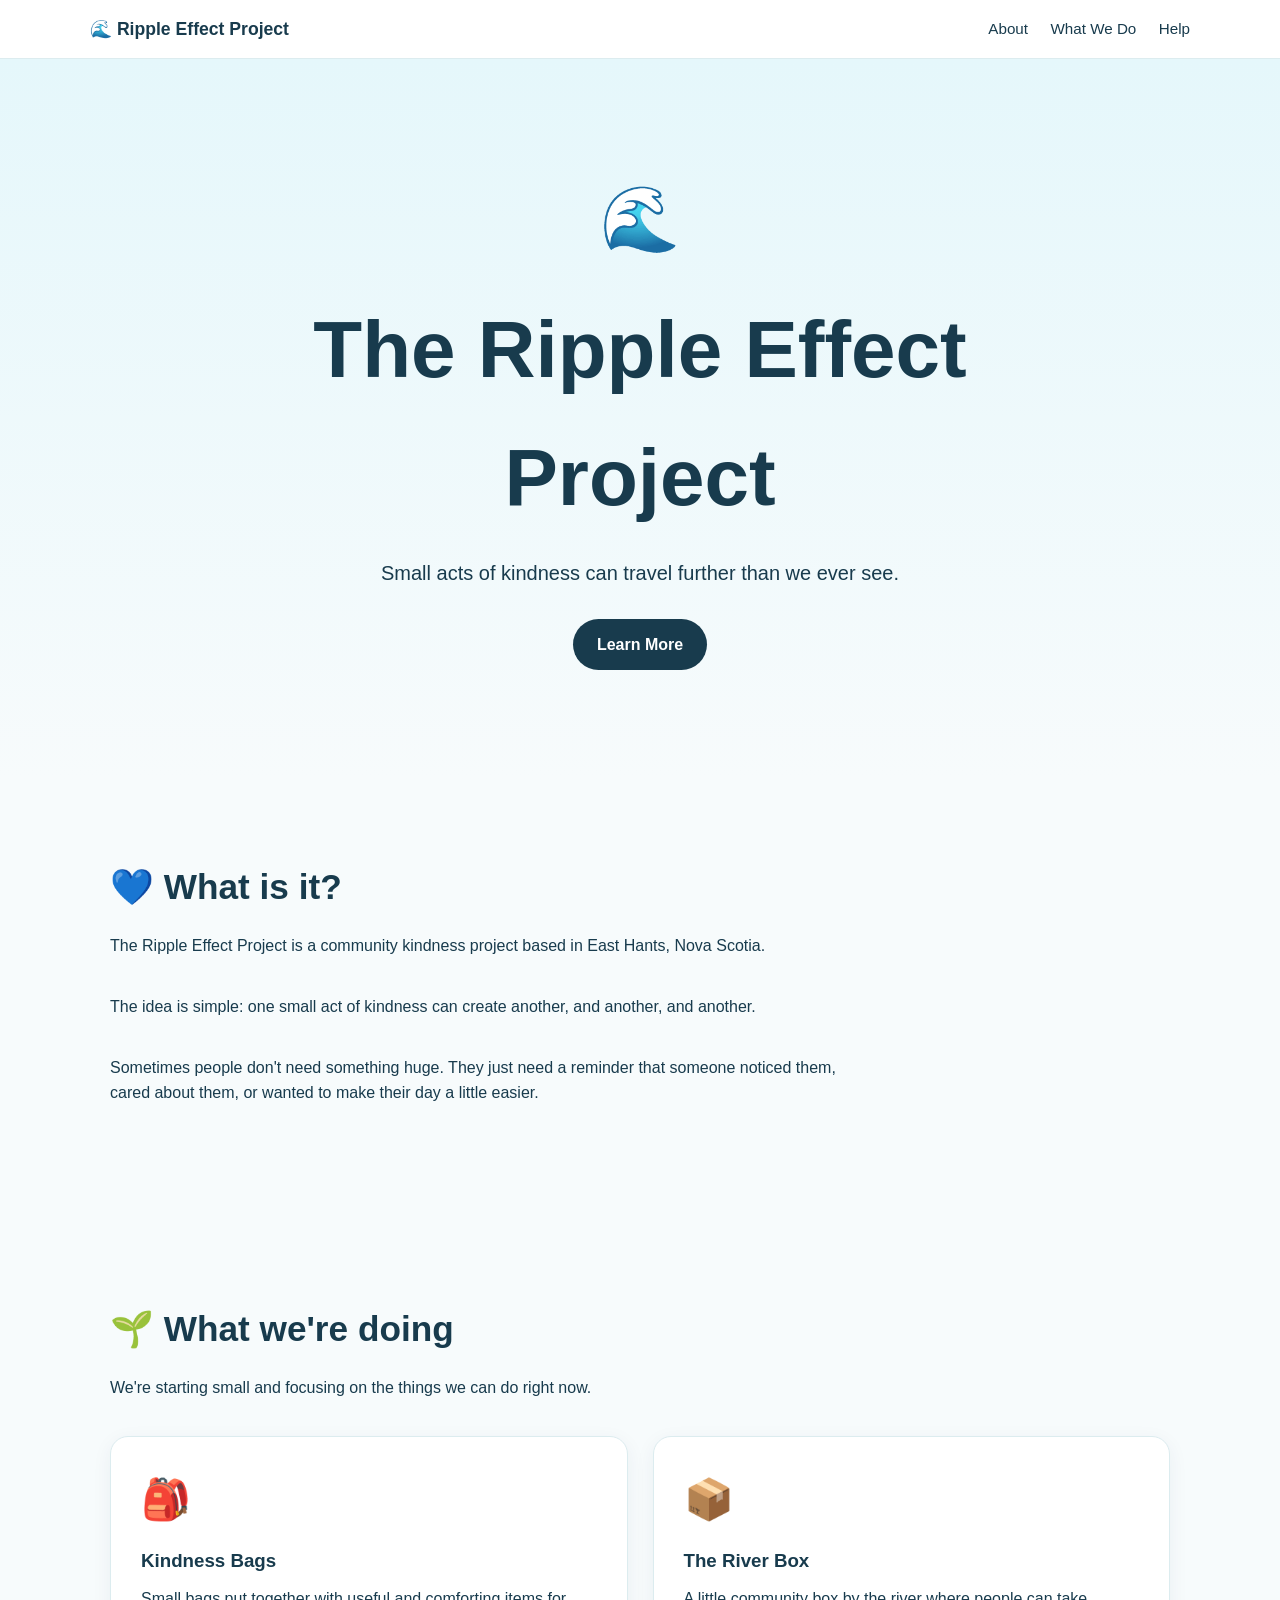
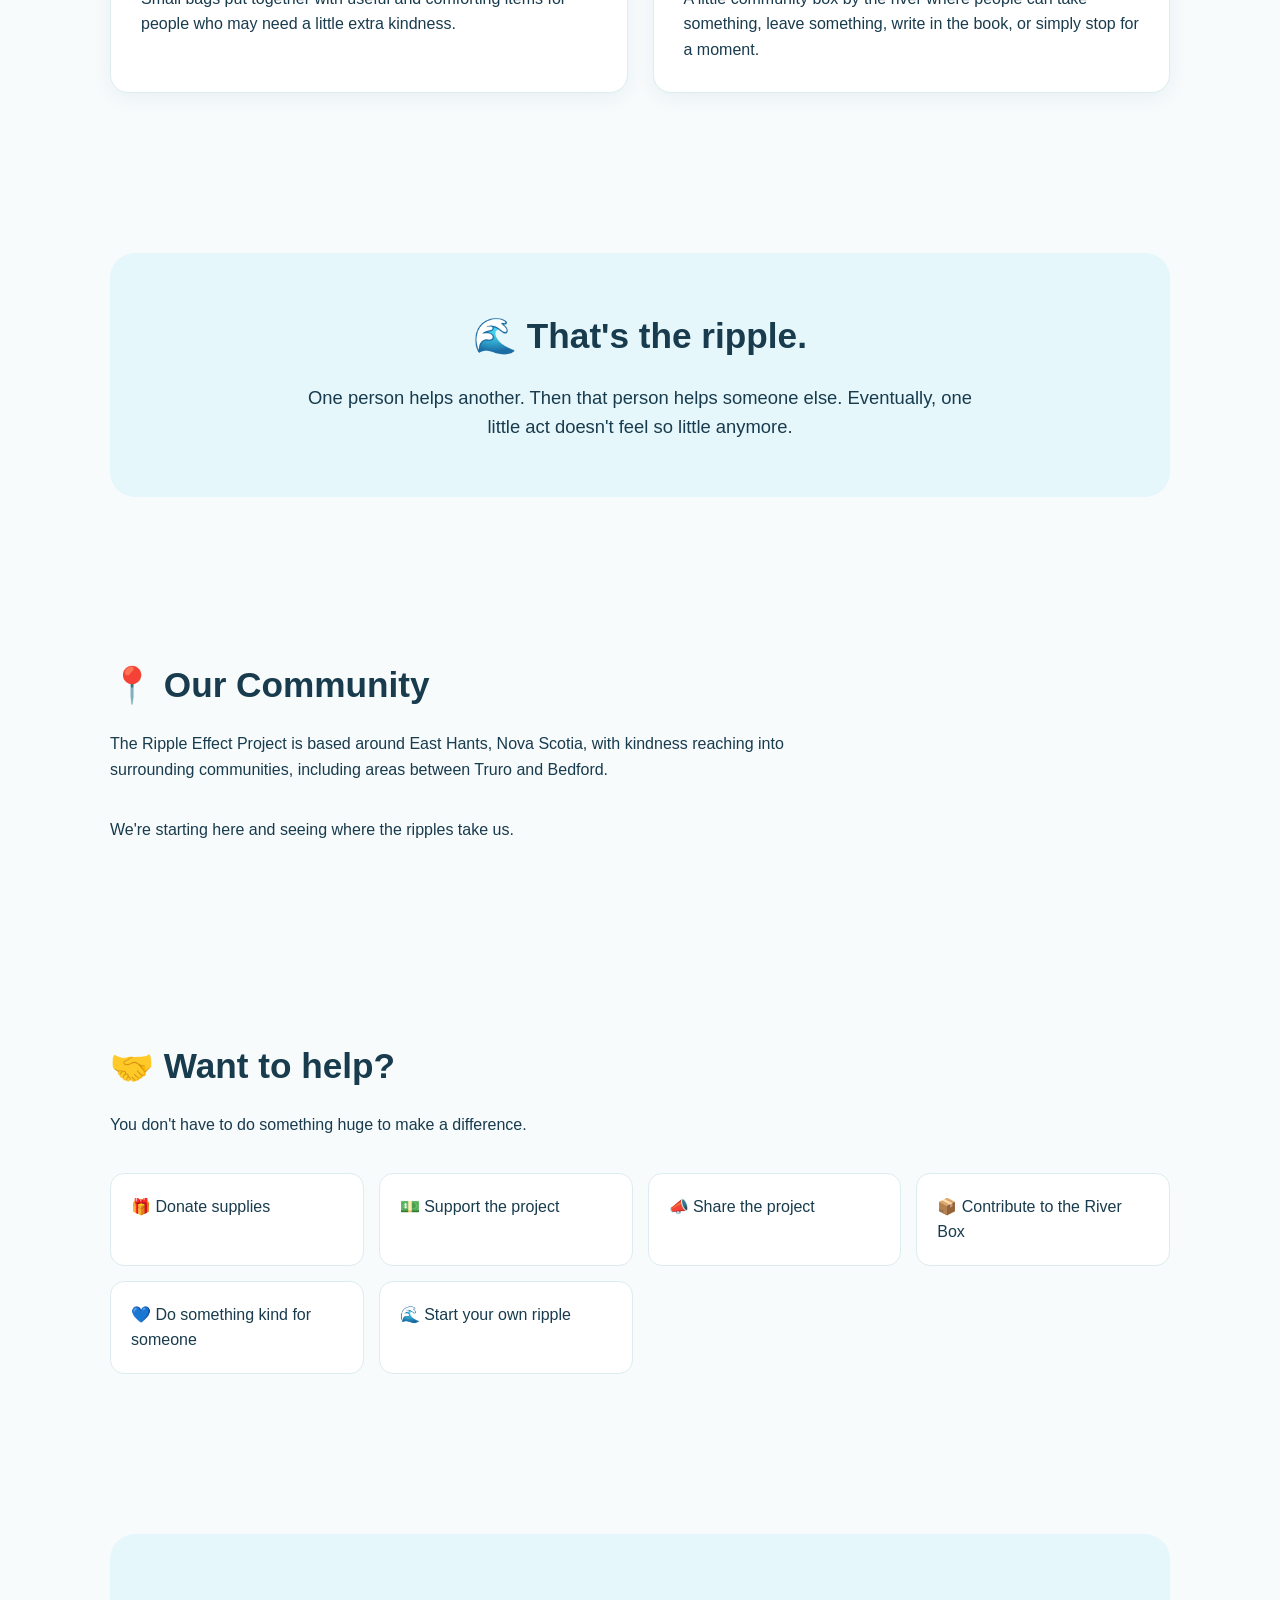
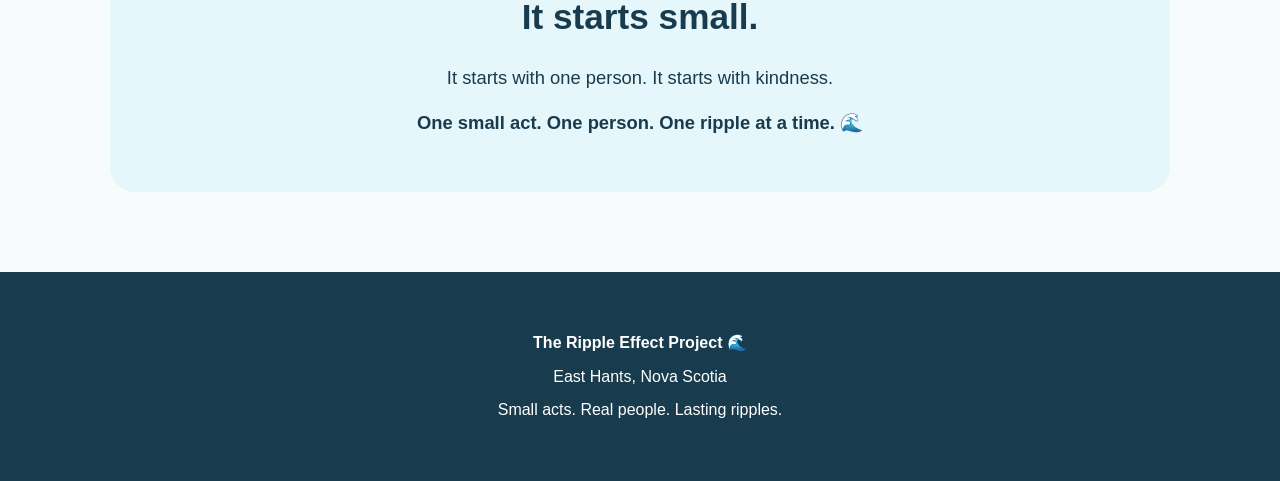
==== index.html @ 2a79dada "Create index.html" ====
<!DOCTYPE html>
<html lang="en">
<head>
  <meta charset="UTF-8">
  <meta name="viewport" content="width=device-width, initial-scale=1.0">
  <title>The Ripple Effect Project</title>
  <meta
    name="description"
    content="The Ripple Effect Project is a community kindness project creating small moments of kindness throughout East Hants and surrounding communities."
  >
  <style>
    * {
      box-sizing: border-box;
      margin: 0;
      padding: 0;
    }
    html {
      scroll-behavior: smooth;
    }
    body {
      font-family: Arial, sans-serif;
      line-height: 1.6;
      color: #183b4d;
      background: #f7fbfc;
    }
    nav {
      position: sticky;
      top: 0;
      z-index: 1000;
      background: rgba(255, 255, 255, 0.96);
      border-bottom: 1px solid #dcecef;
      padding: 15px 20px;
    }
    nav .nav-inner {
      max-width: 1100px;
      margin: auto;
      display: flex;
      justify-content: space-between;
      align-items: center;
      gap: 20px;
    }
    nav strong {
      font-size: 1.1rem;
    }
    nav a {
      color: #183b4d;
      text-decoration: none;
      margin-left: 18px;
      font-size: 0.95rem;
    }
    nav a:hover {
      text-decoration: underline;
    }
    .hero {
      min-height: 80vh;
      display: flex;
      align-items: center;
      justify-content: center;
      text-align: center;
      padding: 80px 20px;
      background: linear-gradient(180deg, #e5f7fb, #f7fbfc);
    }
    .hero-content {
      max-width: 800px;
    }
    .ripple {
      font-size: 4rem;
      margin-bottom: 15px;
    }
    h1 {
      font-size: clamp(2.5rem, 7vw, 5rem);
      margin-bottom: 15px;
    }
    .hero p {
      font-size: 1.25rem;
      max-width: 650px;
      margin: 0 auto 30px;
    }
    .button {
      display: inline-block;
      padding: 13px 24px;
      background: #183b4d;
      color: white;
      text-decoration: none;
      border-radius: 30px;
      font-weight: bold;
    }
    .button:hover {
      opacity: 0.9;
    }
    section {
      max-width: 1100px;
      margin: auto;
      padding: 80px 20px;
    }
    section h2 {
      font-size: 2.2rem;
      margin-bottom: 18px;
    }
    section > p {
      max-width: 750px;
      margin-bottom: 35px;
    }
    .cards {
      display: grid;
      grid-template-columns: repeat(auto-fit, minmax(260px, 1fr));
      gap: 25px;
    }
    .card {
      background: white;
      padding: 30px;
      border-radius: 18px;
      border: 1px solid #dcecef;
      box-shadow: 0 5px 20px rgba(24, 59, 77, 0.06);
    }
    .card-icon {
      font-size: 2.5rem;
      margin-bottom: 15px;
    }
    .card h3 {
      margin-bottom: 10px;
    }
    .highlight {
      background: #e5f7fb;
      border-radius: 25px;
      padding: 55px 30px;
      text-align: center;
    }
    .highlight p {
      max-width: 700px;
      margin: 15px auto 0;
      font-size: 1.15rem;
    }
    .help-list {
      list-style: none;
      display: grid;
      grid-template-columns: repeat(auto-fit, minmax(220px, 1fr));
      gap: 15px;
    }
    .help-list li {
      background: white;
      border: 1px solid #dcecef;
      border-radius: 14px;
      padding: 20px;
    }
    footer {
      text-align: center;
      padding: 50px 20px;
      background: #183b4d;
      color: white;
    }
    footer p {
      margin: 8px 0;
    }
    @media (max-width: 700px) {
      nav .nav-inner {
        flex-direction: column;
      }
      nav a {
        margin: 0 7px;
      }
      .hero {
        min-height: 70vh;
      }
    }
  </style>
</head>
<body>
  <nav>
    <div class="nav-inner">
      <strong>🌊 Ripple Effect Project</strong>
      <div>
        <a href="#about">About</a>
        <a href="#what-we-do">What We Do</a>
        <a href="#help">Help</a>
      </div>
    </div>
  </nav>
  <header class="hero">
    <div class="hero-content">
      <div class="ripple">🌊</div>
      <h1>The Ripple Effect Project</h1>
      <p>
        Small acts of kindness can travel further than we ever see.
      </p>
      <a href="#about" class="button">Learn More</a>
    </div>
  </header>
  <main>
    <section id="about">
      <h2>💙 What is it?</h2>
      <p>
        The Ripple Effect Project is a community kindness project based in
        East Hants, Nova Scotia.
      </p>
      <p>
        The idea is simple: one small act of kindness can create another,
        and another, and another.
      </p>
      <p>
        Sometimes people don't need something huge. They just need a reminder
        that someone noticed them, cared about them, or wanted to make their
        day a little easier.
      </p>
    </section>
    <section id="what-we-do">
      <h2>🌱 What we're doing</h2>
      <p>
        We're starting small and focusing on the things we can do right now.
      </p>
      <div class="cards">
        <div class="card">
          <div class="card-icon">🎒</div>
          <h3>Kindness Bags</h3>
          <p>
            Small bags put together with useful and comforting items for
            people who may need a little extra kindness.
          </p>
        </div>
        <div class="card">
          <div class="card-icon">📦</div>
          <h3>The River Box</h3>
          <p>
            A little community box by the river where people can take
            something, leave something, write in the book, or simply stop
            for a moment.
          </p>
        </div>
      </div>
    </section>
    <section>
      <div class="highlight">
        <h2>🌊 That's the ripple.</h2>
        <p>
          One person helps another.
          Then that person helps someone else.
          Eventually, one little act doesn't feel so little anymore.
        </p>
      </div>
    </section>
    <section>
      <h2>📍 Our Community</h2>
      <p>
        The Ripple Effect Project is based around East Hants, Nova Scotia,
        with kindness reaching into surrounding communities, including areas
        between Truro and Bedford.
      </p>
      <p>
        We're starting here and seeing where the ripples take us.
      </p>
    </section>
    <section id="help">
      <h2>🤝 Want to help?</h2>
      <p>
        You don't have to do something huge to make a difference.
      </p>
      <ul class="help-list">
        <li>🎁 Donate supplies</li>
        <li>💵 Support the project</li>
        <li>📣 Share the project</li>
        <li>📦 Contribute to the River Box</li>
        <li>💙 Do something kind for someone</li>
        <li>🌊 Start your own ripple</li>
      </ul>
    </section>
    <section>
      <div class="highlight">
        <h2>It starts small.</h2>
        <p>
          It starts with one person.
          It starts with kindness.
        </p>
        <p>
          <strong>One small act. One person. One ripple at a time. 🌊</strong>
        </p>
      </div>
    </section>
  </main>
  <footer>
    <p><strong>The Ripple Effect Project 🌊</strong></p>
    <p>East Hants, Nova Scotia</p>
    <p>Small acts. Real people. Lasting ripples.</p>
  </footer>
</body>
</html>
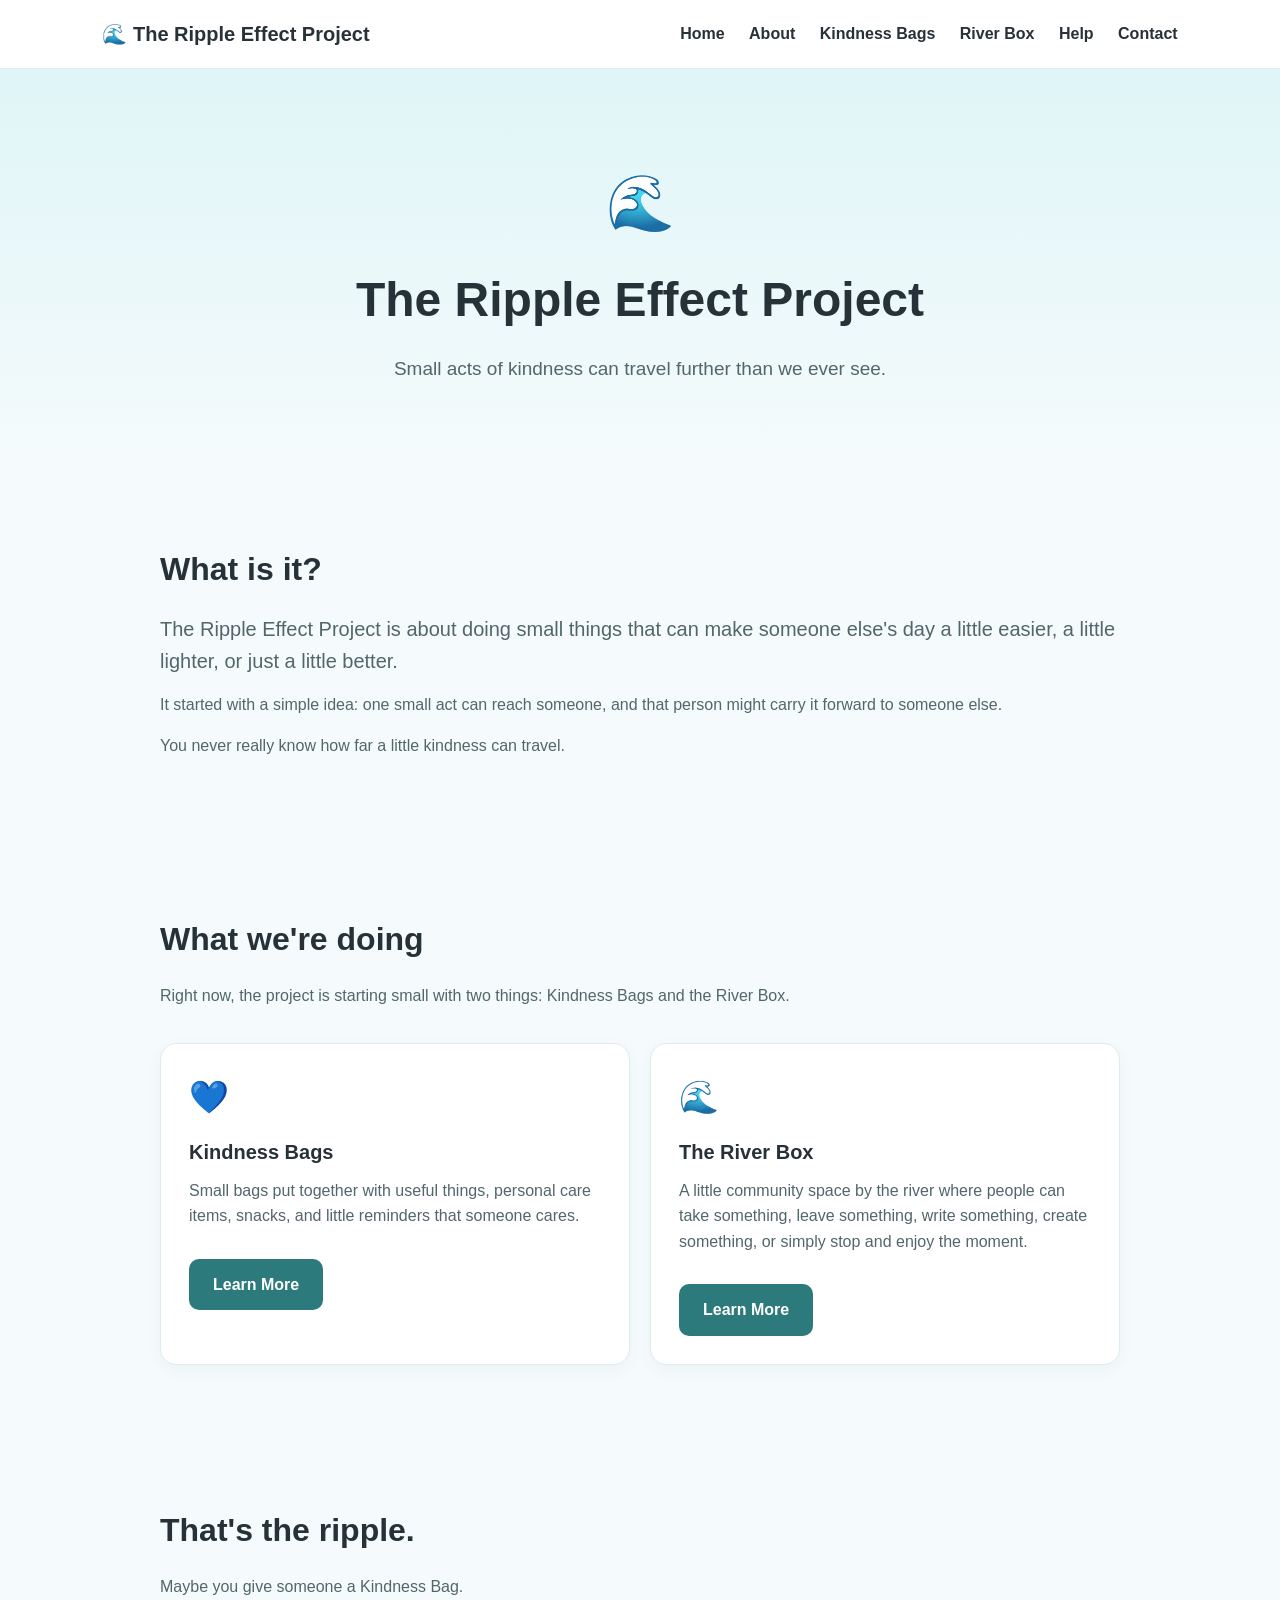
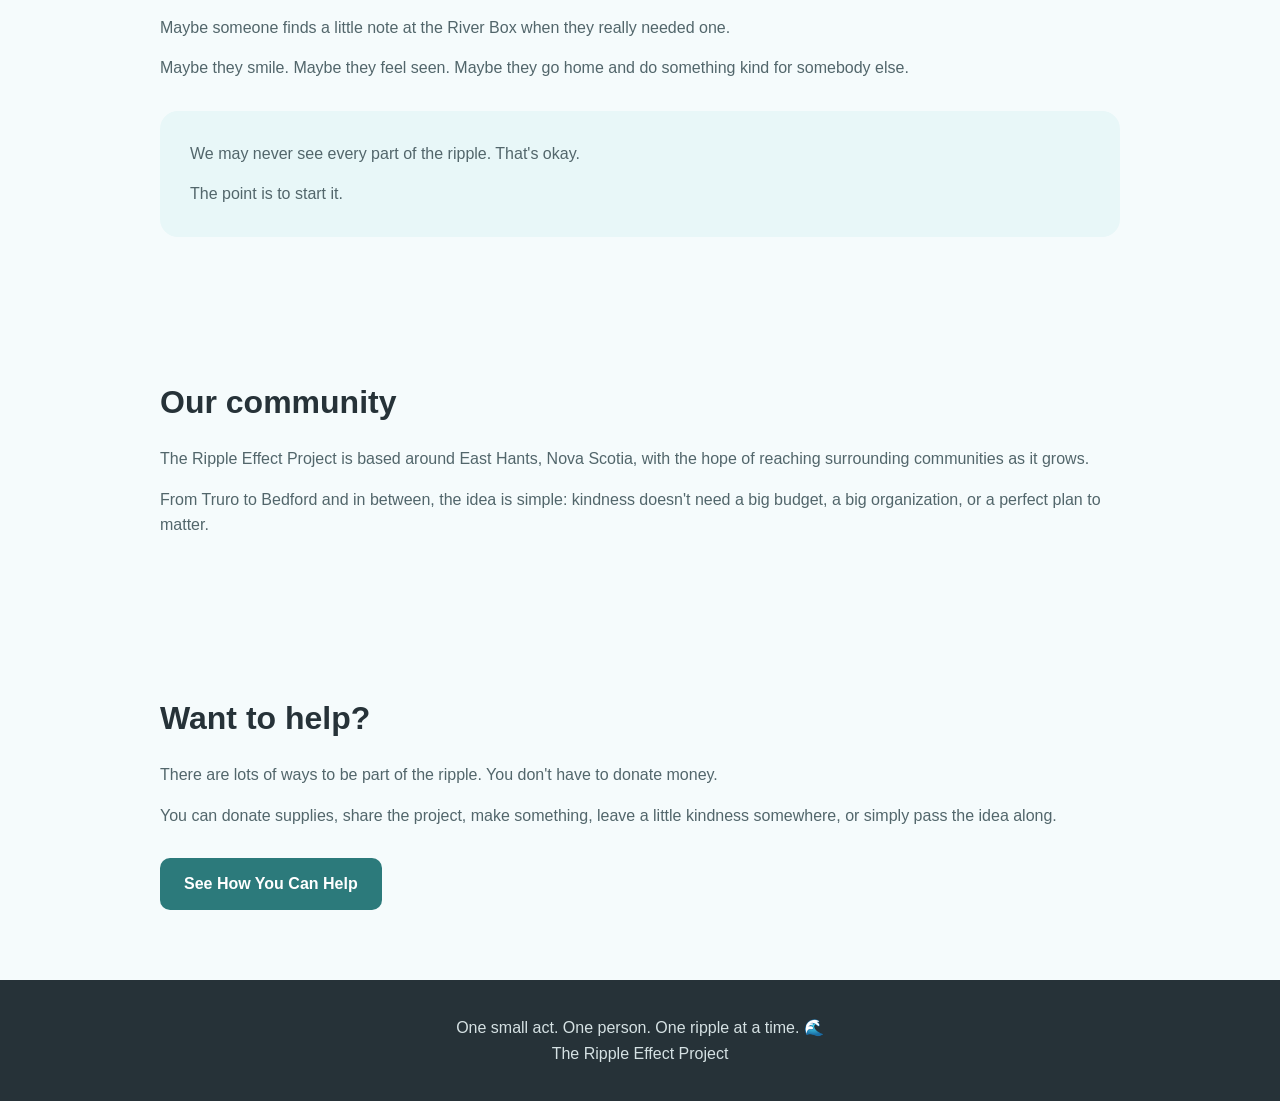
==== commit 549af993: "Create index.html" ====
--- a/index.html
+++ b/index.html
@@ -4,282 +4,139 @@
   <meta charset="UTF-8">
   <meta name="viewport" content="width=device-width, initial-scale=1.0">
   <title>The Ripple Effect Project</title>
-  <meta
-    name="description"
-    content="The Ripple Effect Project is a community kindness project creating small moments of kindness throughout East Hants and surrounding communities."
-  >
-  <style>
-    * {
-      box-sizing: border-box;
-      margin: 0;
-      padding: 0;
-    }
-    html {
-      scroll-behavior: smooth;
-    }
-    body {
-      font-family: Arial, sans-serif;
-      line-height: 1.6;
-      color: #183b4d;
-      background: #f7fbfc;
-    }
-    nav {
-      position: sticky;
-      top: 0;
-      z-index: 1000;
-      background: rgba(255, 255, 255, 0.96);
-      border-bottom: 1px solid #dcecef;
-      padding: 15px 20px;
-    }
-    nav .nav-inner {
-      max-width: 1100px;
-      margin: auto;
-      display: flex;
-      justify-content: space-between;
-      align-items: center;
-      gap: 20px;
-    }
-    nav strong {
-      font-size: 1.1rem;
-    }
-    nav a {
-      color: #183b4d;
-      text-decoration: none;
-      margin-left: 18px;
-      font-size: 0.95rem;
-    }
-    nav a:hover {
-      text-decoration: underline;
-    }
-    .hero {
-      min-height: 80vh;
-      display: flex;
-      align-items: center;
-      justify-content: center;
-      text-align: center;
-      padding: 80px 20px;
-      background: linear-gradient(180deg, #e5f7fb, #f7fbfc);
-    }
-    .hero-content {
-      max-width: 800px;
-    }
-    .ripple {
-      font-size: 4rem;
-      margin-bottom: 15px;
-    }
-    h1 {
-      font-size: clamp(2.5rem, 7vw, 5rem);
-      margin-bottom: 15px;
-    }
-    .hero p {
-      font-size: 1.25rem;
-      max-width: 650px;
-      margin: 0 auto 30px;
-    }
-    .button {
-      display: inline-block;
-      padding: 13px 24px;
-      background: #183b4d;
-      color: white;
-      text-decoration: none;
-      border-radius: 30px;
-      font-weight: bold;
-    }
-    .button:hover {
-      opacity: 0.9;
-    }
-    section {
-      max-width: 1100px;
-      margin: auto;
-      padding: 80px 20px;
-    }
-    section h2 {
-      font-size: 2.2rem;
-      margin-bottom: 18px;
-    }
-    section > p {
-      max-width: 750px;
-      margin-bottom: 35px;
-    }
-    .cards {
-      display: grid;
-      grid-template-columns: repeat(auto-fit, minmax(260px, 1fr));
-      gap: 25px;
-    }
-    .card {
-      background: white;
-      padding: 30px;
-      border-radius: 18px;
-      border: 1px solid #dcecef;
-      box-shadow: 0 5px 20px rgba(24, 59, 77, 0.06);
-    }
-    .card-icon {
-      font-size: 2.5rem;
-      margin-bottom: 15px;
-    }
-    .card h3 {
-      margin-bottom: 10px;
-    }
-    .highlight {
-      background: #e5f7fb;
-      border-radius: 25px;
-      padding: 55px 30px;
-      text-align: center;
-    }
-    .highlight p {
-      max-width: 700px;
-      margin: 15px auto 0;
-      font-size: 1.15rem;
-    }
-    .help-list {
-      list-style: none;
-      display: grid;
-      grid-template-columns: repeat(auto-fit, minmax(220px, 1fr));
-      gap: 15px;
-    }
-    .help-list li {
-      background: white;
-      border: 1px solid #dcecef;
-      border-radius: 14px;
-      padding: 20px;
-    }
-    footer {
-      text-align: center;
-      padding: 50px 20px;
-      background: #183b4d;
-      color: white;
-    }
-    footer p {
-      margin: 8px 0;
-    }
-    @media (max-width: 700px) {
-      nav .nav-inner {
-        flex-direction: column;
-      }
-      nav a {
-        margin: 0 7px;
-      }
-      .hero {
-        min-height: 70vh;
-      }
-    }
-  </style>
+  <!-- Shared stylesheet -->
+  <link rel="stylesheet" href="style.css">
 </head>
 <body>
+  <!-- Navigation -->
   <nav>
-    <div class="nav-inner">
-      <strong>🌊 Ripple Effect Project</strong>
-      <div>
-        <a href="#about">About</a>
-        <a href="#what-we-do">What We Do</a>
-        <a href="#help">Help</a>
+    <div class="logo">🌊 The Ripple Effect Project</div>
+    <div>
+      <a href="index.html">Home</a>
+      <a href="about.html">About</a>
+      <a href="kindness-bags.html">Kindness Bags</a>
+      <a href="river-box.html">River Box</a>
+      <a href="help.html">Help</a>
+      <a href="contact.html">Contact</a>
+    </div>
+  </nav>
+  <!-- Hero -->
+  <header class="hero">
+    <div class="emoji">🌊</div>
+    <h1>The Ripple Effect Project</h1>
+    <p>
+      Small acts of kindness can travel further than we ever see.
+    </p>
+  </header>
+  <!-- About -->
+  <section>
+    <h2>What is it?</h2>
+    <p class="intro">
+      The Ripple Effect Project is about doing small things that can make
+      someone else's day a little easier, a little lighter, or just a little
+      better.
+    </p>
+    <p>
+      It started with a simple idea: one small act can reach someone,
+      and that person might carry it forward to someone else.
+    </p>
+    <p>
+      You never really know how far a little kindness can travel.
+    </p>
+  </section>
+  <!-- What We Do -->
+  <section>
+    <h2>What we're doing</h2>
+    <p>
+      Right now, the project is starting small with two things:
+      Kindness Bags and the River Box.
+    </p>
+    <div class="cards">
+      <div class="card">
+        <div class="icon">💙</div>
+        <h3>Kindness Bags</h3>
+        <p>
+          Small bags put together with useful things, personal care items,
+          snacks, and little reminders that someone cares.
+        </p>
+        <a href="kindness-bags.html" class="button">
+          Learn More
+        </a>
+      </div>
+      <div class="card">
+        <div class="icon">🌊</div>
+        <h3>The River Box</h3>
+        <p>
+          A little community space by the river where people can take
+          something, leave something, write something, create something,
+          or simply stop and enjoy the moment.
+        </p>
+        <a href="river-box.html" class="button">
+          Learn More
+        </a>
       </div>
     </div>
-  </nav>
-  <header class="hero">
-    <div class="hero-content">
-      <div class="ripple">🌊</div>
-      <h1>The Ripple Effect Project</h1>
+  </section>
+  <!-- Ripple -->
+  <section>
+    <h2>That's the ripple.</h2>
+    <p>
+      Maybe you give someone a Kindness Bag.
+    </p>
+    <p>
+      Maybe someone finds a little note at the River Box when they
+      really needed one.
+    </p>
+    <p>
+      Maybe they smile. Maybe they feel seen. Maybe they go home and
+      do something kind for somebody else.
+    </p>
+    <div class="note">
       <p>
-        Small acts of kindness can travel further than we ever see.
-      </p>
-      <a href="#about" class="button">Learn More</a>
-    </div>
-  </header>
-  <main>
-    <section id="about">
-      <h2>💙 What is it?</h2>
-      <p>
-        The Ripple Effect Project is a community kindness project based in
-        East Hants, Nova Scotia.
+        We may never see every part of the ripple.
+        That's okay.
       </p>
       <p>
-        The idea is simple: one small act of kindness can create another,
-        and another, and another.
+        The point is to start it.
       </p>
-      <p>
-        Sometimes people don't need something huge. They just need a reminder
-        that someone noticed them, cared about them, or wanted to make their
-        day a little easier.
-      </p>
-    </section>
-    <section id="what-we-do">
-      <h2>🌱 What we're doing</h2>
-      <p>
-        We're starting small and focusing on the things we can do right now.
-      </p>
-      <div class="cards">
-        <div class="card">
-          <div class="card-icon">🎒</div>
-          <h3>Kindness Bags</h3>
-          <p>
-            Small bags put together with useful and comforting items for
-            people who may need a little extra kindness.
-          </p>
-        </div>
-        <div class="card">
-          <div class="card-icon">📦</div>
-          <h3>The River Box</h3>
-          <p>
-            A little community box by the river where people can take
-            something, leave something, write in the book, or simply stop
-            for a moment.
-          </p>
-        </div>
-      </div>
-    </section>
-    <section>
-      <div class="highlight">
-        <h2>🌊 That's the ripple.</h2>
-        <p>
-          One person helps another.
-          Then that person helps someone else.
-          Eventually, one little act doesn't feel so little anymore.
-        </p>
-      </div>
-    </section>
-    <section>
-      <h2>📍 Our Community</h2>
-      <p>
-        The Ripple Effect Project is based around East Hants, Nova Scotia,
-        with kindness reaching into surrounding communities, including areas
-        between Truro and Bedford.
-      </p>
-      <p>
-        We're starting here and seeing where the ripples take us.
-      </p>
-    </section>
-    <section id="help">
-      <h2>🤝 Want to help?</h2>
-      <p>
-        You don't have to do something huge to make a difference.
-      </p>
-      <ul class="help-list">
-        <li>🎁 Donate supplies</li>
-        <li>💵 Support the project</li>
-        <li>📣 Share the project</li>
-        <li>📦 Contribute to the River Box</li>
-        <li>💙 Do something kind for someone</li>
-        <li>🌊 Start your own ripple</li>
-      </ul>
-    </section>
-    <section>
-      <div class="highlight">
-        <h2>It starts small.</h2>
-        <p>
-          It starts with one person.
-          It starts with kindness.
-        </p>
-        <p>
-          <strong>One small act. One person. One ripple at a time. 🌊</strong>
-        </p>
-      </div>
-    </section>
-  </main>
+    </div>
+  </section>
+  <!-- Community -->
+  <section>
+    <h2>Our community</h2>
+    <p>
+      The Ripple Effect Project is based around East Hants, Nova Scotia,
+      with the hope of reaching surrounding communities as it grows.
+    </p>
+    <p>
+      From Truro to Bedford and in between, the idea is simple:
+      kindness doesn't need a big budget, a big organization, or a perfect
+      plan to matter.
+    </p>
+  </section>
+  <!-- Help -->
+  <section>
+    <h2>Want to help?</h2>
+    <p>
+      There are lots of ways to be part of the ripple.
+      You don't have to donate money.
+    </p>
+    <p>
+      You can donate supplies, share the project, make something,
+      leave a little kindness somewhere, or simply pass the idea along.
+    </p>
+    <a href="help.html" class="button">
+      See How You Can Help
+    </a>
+  </section>
+  <!-- Footer -->
   <footer>
-    <p><strong>The Ripple Effect Project 🌊</strong></p>
-    <p>East Hants, Nova Scotia</p>
-    <p>Small acts. Real people. Lasting ripples.</p>
+    <p>
+      One small act. One person. One ripple at a time. 🌊
+    </p>
+    <p>
+      The Ripple Effect Project
+    </p>
   </footer>
 </body>
 </html>
--- a/style.css
+++ b/style.css
@@ -0,0 +1,218 @@
+/* =========================================
+   THE RIPPLE EFFECT PROJECT
+   Shared Website Styles
+   ========================================= */
+* {
+  box-sizing: border-box;
+  margin: 0;
+  padding: 0;
+}
+html {
+  scroll-behavior: smooth;
+}
+body {
+  font-family: Arial, sans-serif;
+  line-height: 1.6;
+  color: #263238;
+  background: #f5fbfc;
+}
+/* =========================================
+   NAVIGATION
+   ========================================= */
+nav {
+  background: #ffffff;
+  padding: 18px 8%;
+  display: flex;
+  justify-content: space-between;
+  align-items: center;
+  border-bottom: 1px solid #dcecef;
+  position: sticky;
+  top: 0;
+  z-index: 100;
+}
+.logo {
+  font-size: 20px;
+  font-weight: bold;
+}
+nav a {
+  color: #263238;
+  text-decoration: none;
+  margin-left: 20px;
+  font-weight: 600;
+}
+nav a:hover {
+  color: #2c7a7b;
+}
+/* =========================================
+   HERO
+   ========================================= */
+.hero {
+  text-align: center;
+  padding: 90px 20px;
+  background: linear-gradient(180deg, #dff5f7, #f5fbfc);
+}
+.hero .emoji {
+  font-size: 55px;
+  margin-bottom: 15px;
+}
+.hero h1 {
+  font-size: 48px;
+  margin-bottom: 15px;
+}
+.hero p {
+  max-width: 650px;
+  margin: auto;
+  font-size: 19px;
+  color: #52666b;
+}
+/* =========================================
+   SECTIONS
+   ========================================= */
+section {
+  max-width: 1000px;
+  margin: auto;
+  padding: 70px 20px;
+}
+section h2 {
+  font-size: 32px;
+  margin-bottom: 18px;
+}
+section p {
+  margin-bottom: 15px;
+  color: #52666b;
+}
+.intro {
+  font-size: 20px;
+}
+/* =========================================
+   CARDS
+   ========================================= */
+.cards {
+  display: grid;
+  grid-template-columns: repeat(auto-fit, minmax(210px, 1fr));
+  gap: 20px;
+  margin-top: 35px;
+}
+.card {
+  background: #ffffff;
+  padding: 28px;
+  border-radius: 16px;
+  border: 1px solid #dcecef;
+  box-shadow: 0 5px 18px rgba(0, 0, 0, 0.04);
+}
+.card h3 {
+  margin-bottom: 10px;
+  font-size: 20px;
+}
+.card .icon {
+  font-size: 32px;
+  margin-bottom: 12px;
+}
+/* =========================================
+   SPECIAL BOXES
+   ========================================= */
+.note,
+.support-box {
+  background: #e8f7f8;
+  padding: 30px;
+  border-radius: 18px;
+  margin-top: 30px;
+}
+.note p:last-child,
+.support-box p:last-child {
+  margin-bottom: 0;
+}
+.respect {
+  background: #ffffff;
+  border-radius: 18px;
+  padding: 30px;
+  border: 1px solid #dcecef;
+  margin-top: 30px;
+}
+/* =========================================
+   CONTACT
+   ========================================= */
+.contact-box {
+  background: #ffffff;
+  padding: 35px;
+  border-radius: 18px;
+  border: 1px solid #dcecef;
+  margin-top: 30px;
+  box-shadow: 0 5px 18px rgba(0, 0, 0, 0.04);
+}
+.contact-item {
+  padding: 20px 0;
+  border-bottom: 1px solid #e4eef0;
+}
+.contact-item:last-child {
+  border-bottom: none;
+}
+.contact-item h3 {
+  margin-bottom: 7px;
+}
+.contact-item p {
+  margin-bottom: 0;
+}
+/* =========================================
+   BUTTONS
+   ========================================= */
+.button {
+  display: inline-block;
+  margin-top: 15px;
+  padding: 13px 24px;
+  background: #2c7a7b;
+  color: #ffffff;
+  text-decoration: none;
+  border-radius: 10px;
+  font-weight: bold;
+}
+.button:hover {
+  opacity: 0.9;
+}
+/* =========================================
+   FOOTER
+   ========================================= */
+footer {
+  text-align: center;
+  padding: 35px 20px;
+  background: #263238;
+  color: #ffffff;
+}
+footer p {
+  color: #d5e1e3;
+}
+/* =========================================
+   MOBILE
+   ========================================= */
+@media (max-width: 700px) {
+  nav {
+    flex-direction: column;
+    gap: 12px;
+    text-align: center;
+  }
+  nav a {
+    margin: 0 7px;
+    font-size: 14px;
+  }
+  .logo {
+    font-size: 18px;
+  }
+  .hero {
+    padding: 70px 20px;
+  }
+  .hero h1 {
+    font-size: 38px;
+  }
+  .hero p {
+    font-size: 17px;
+  }
+  section {
+    padding: 55px 20px;
+  }
+  section h2 {
+    font-size: 28px;
+  }
+  .cards {
+    grid-template-columns: 1fr;
+  }
+}
